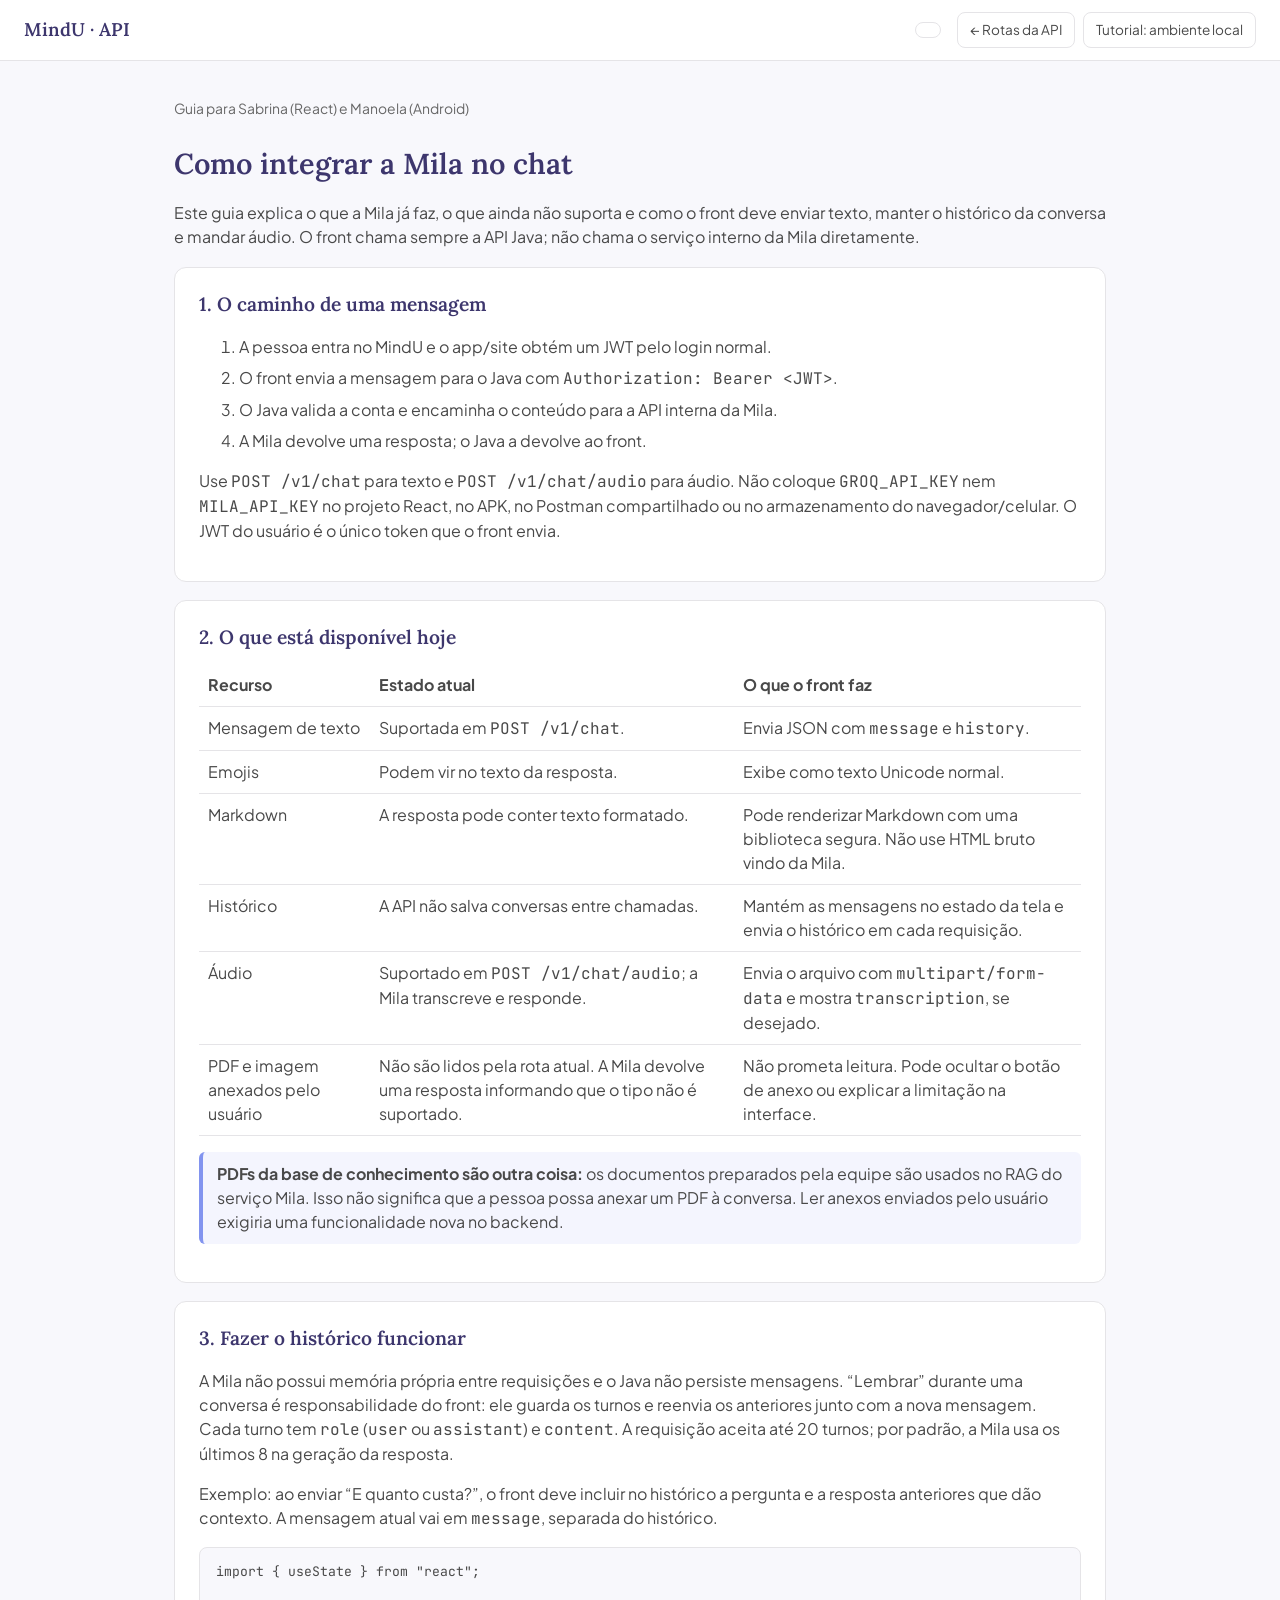
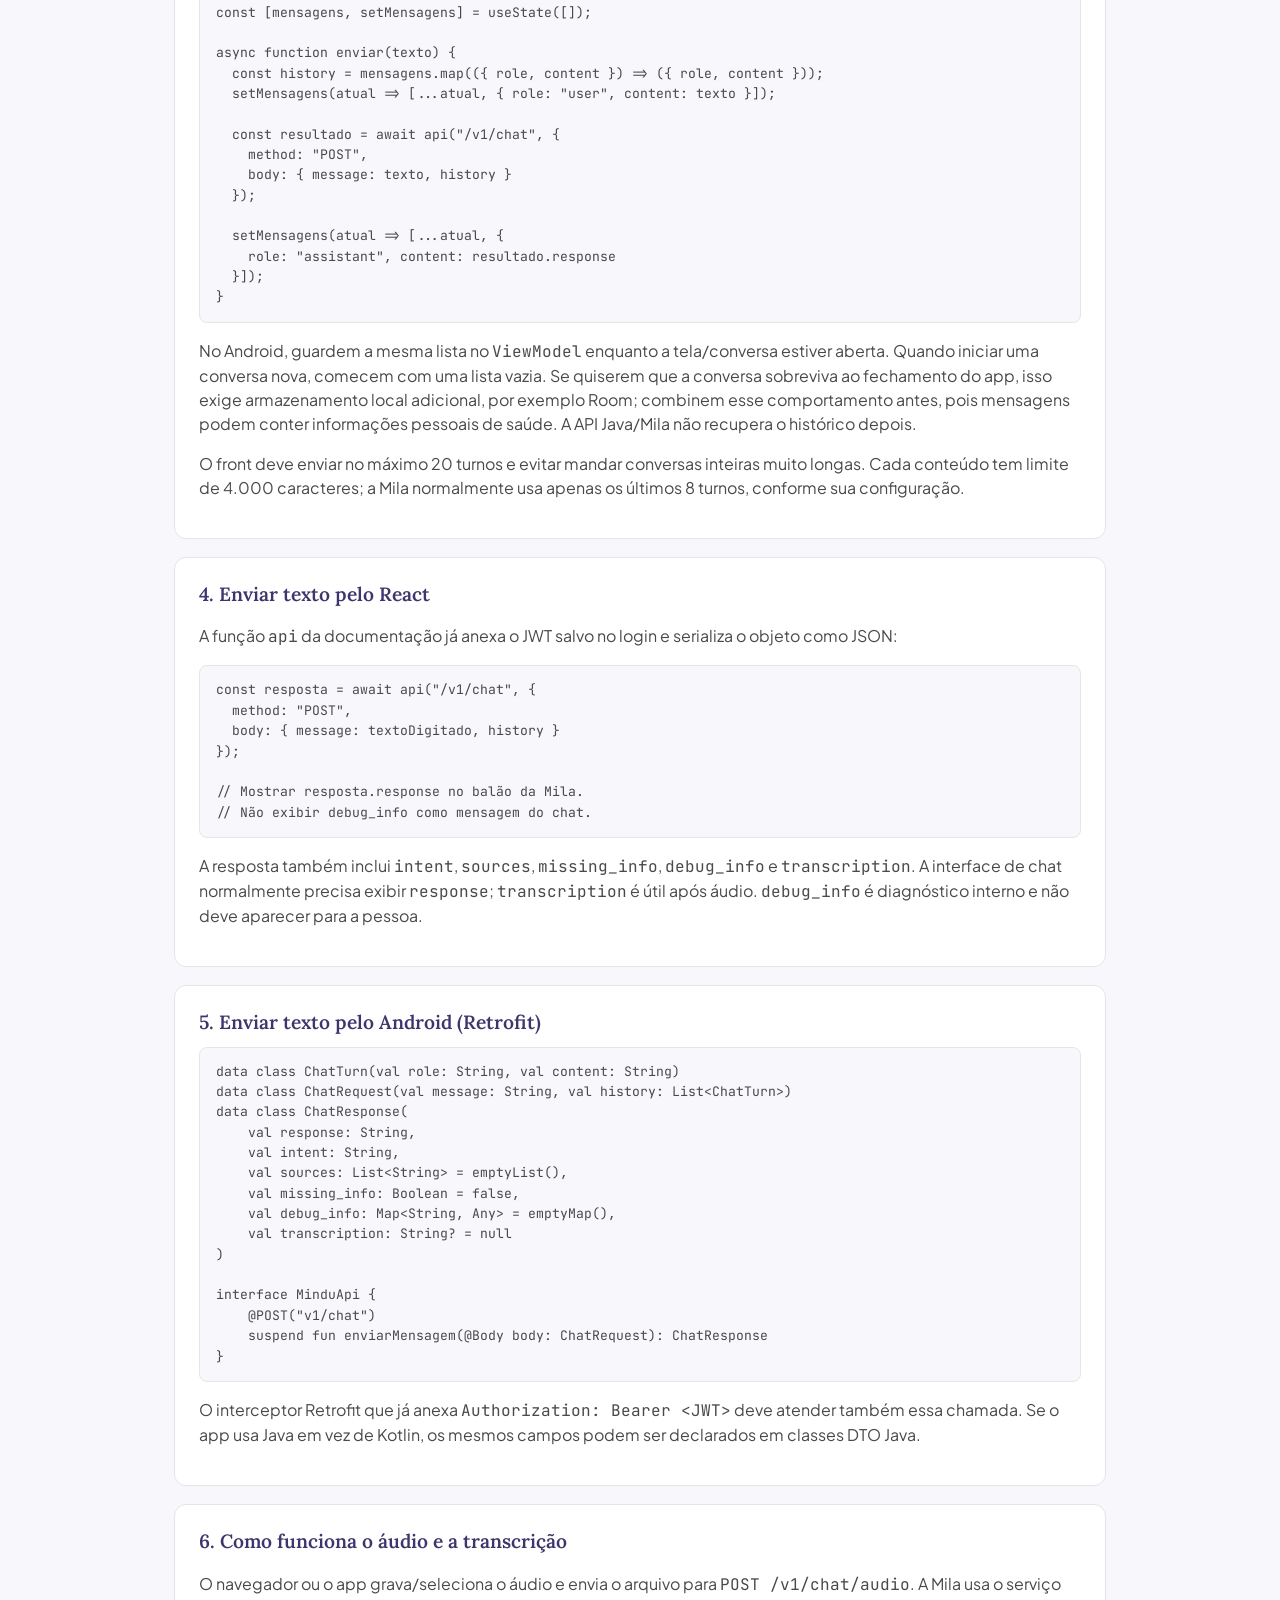
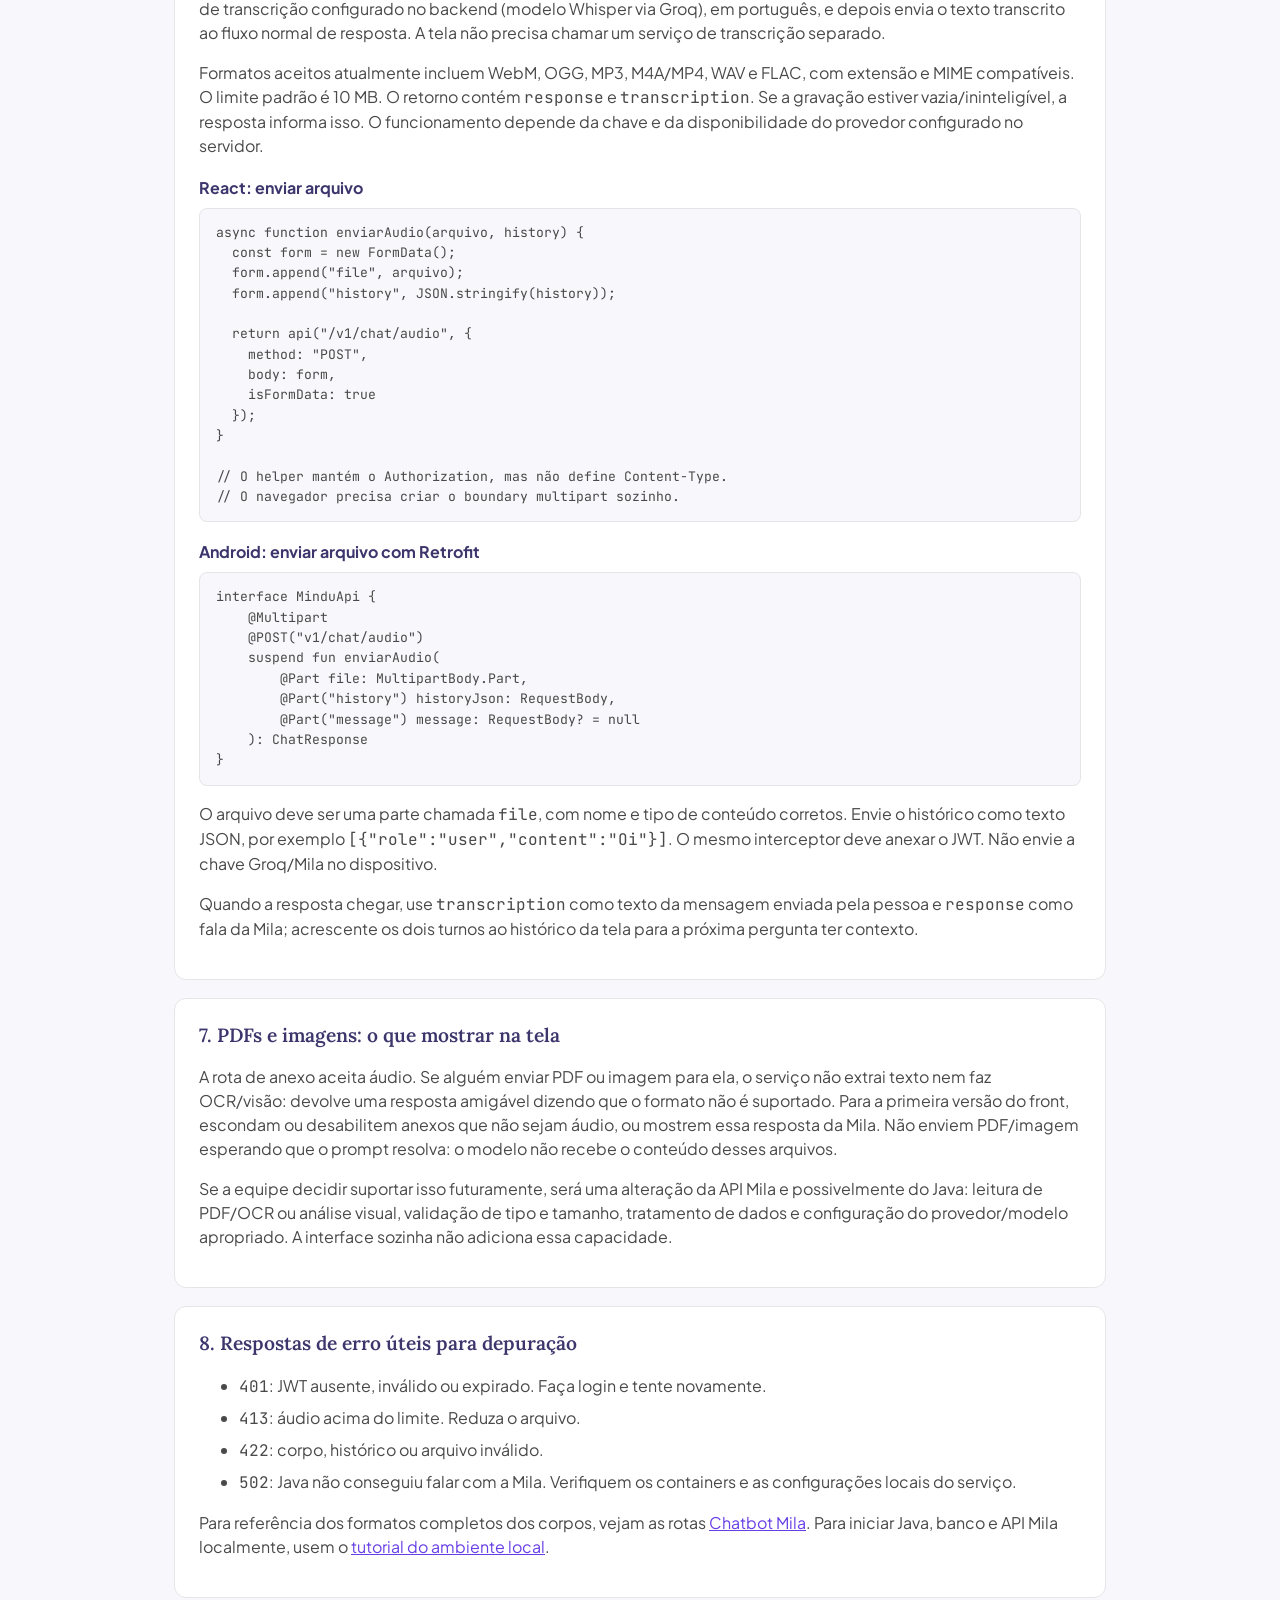
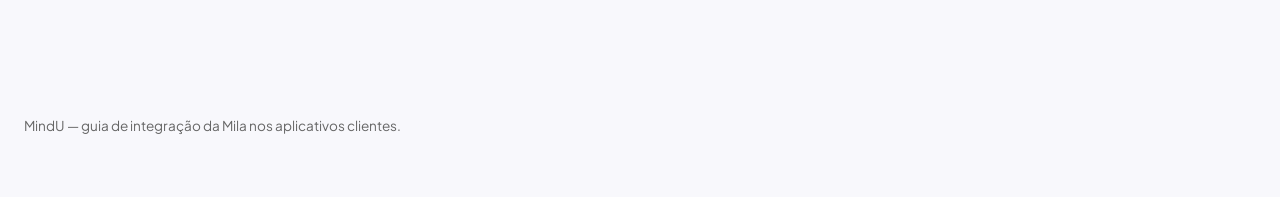
==== integracao-mila.html @ d62ca0ed "mila" ====
<!DOCTYPE html>
<html lang="pt-BR">
<head>
<meta charset="UTF-8">
<meta name="viewport" content="width=device-width, initial-scale=1">
<title>Integrar a Mila · MindU</title>
<link rel="preconnect" href="https://fonts.googleapis.com">
<link rel="preconnect" href="https://fonts.gstatic.com" crossorigin>
<link href="https://fonts.googleapis.com/css2?family=Lora:wght@500;600&family=Plus+Jakarta+Sans:wght@400;500;600&family=JetBrains+Mono:wght@400;500&display=swap" rel="stylesheet">
<link rel="stylesheet" href="style.css">
<script src="script.js" defer></script>
<style>
.guide { max-width: 980px; margin: 0 auto; }
.guide > h2 { margin: 22px 0 8px; font-size: 1.8rem; }
.guide > p { max-width: 78ch; }
.guide section { background: var(--panel); border: 1px solid var(--line); border-radius: 12px; padding: 22px 24px; margin: 18px 0; }
.guide section h3 { font-size: 1.2rem; margin-bottom: 10px; }
.guide section h4 { color: var(--primary); margin: 18px 0 6px; }
.guide li { margin: 7px 0; }
.guide pre { overflow-x: auto; }
.guide table { width: 100%; border-collapse: collapse; margin: 12px 0; }
.guide th, .guide td { text-align: left; padding: 9px; border-bottom: 1px solid var(--line); vertical-align: top; }
.callout { border-left: 4px solid var(--focus); padding: 10px 14px; background: color-mix(in srgb, var(--focus) 9%, var(--panel)); border-radius: 6px; }
</style>
</head>
<body>
  <div class="topbar">
    <h1>MindU · API</h1><div class="spacer"></div>
    <button class="theme-toggle" id="theme-toggle" type="button" aria-label="Alternar tema"></button>
    <div class="dl"><a href="index.html">← Rotas da API</a><a href="tutorial.html">Tutorial: ambiente local</a></div>
  </div>
  <main class="guide">
    <p class="setup-note">Guia para Sabrina (React) e Manoela (Android)</p>
    <h2>Como integrar a Mila no chat</h2>
    <p>Este guia explica o que a Mila já faz, o que ainda não suporta e como o front deve enviar texto, manter o histórico da conversa e mandar áudio. O front chama sempre a API Java; não chama o serviço interno da Mila diretamente.</p>

    <section>
      <h3>1. O caminho de uma mensagem</h3>
      <ol>
        <li>A pessoa entra no MindU e o app/site obtém um JWT pelo login normal.</li>
        <li>O front envia a mensagem para o Java com <code>Authorization: Bearer &lt;JWT&gt;</code>.</li>
        <li>O Java valida a conta e encaminha o conteúdo para a API interna da Mila.</li>
        <li>A Mila devolve uma resposta; o Java a devolve ao front.</li>
      </ol>
      <p>Use <code>POST /v1/chat</code> para texto e <code>POST /v1/chat/audio</code> para áudio. Não coloque <code>GROQ_API_KEY</code> nem <code>MILA_API_KEY</code> no projeto React, no APK, no Postman compartilhado ou no armazenamento do navegador/celular. O JWT do usuário é o único token que o front envia.</p>
    </section>

    <section>
      <h3>2. O que está disponível hoje</h3>
      <table>
        <thead><tr><th>Recurso</th><th>Estado atual</th><th>O que o front faz</th></tr></thead>
        <tbody>
          <tr><td>Mensagem de texto</td><td>Suportada em <code>POST /v1/chat</code>.</td><td>Envia JSON com <code>message</code> e <code>history</code>.</td></tr>
          <tr><td>Emojis</td><td>Podem vir no texto da resposta.</td><td>Exibe como texto Unicode normal.</td></tr>
          <tr><td>Markdown</td><td>A resposta pode conter texto formatado.</td><td>Pode renderizar Markdown com uma biblioteca segura. Não use HTML bruto vindo da Mila.</td></tr>
          <tr><td>Histórico</td><td>A API não salva conversas entre chamadas.</td><td>Mantém as mensagens no estado da tela e envia o histórico em cada requisição.</td></tr>
          <tr><td>Áudio</td><td>Suportado em <code>POST /v1/chat/audio</code>; a Mila transcreve e responde.</td><td>Envia o arquivo com <code>multipart/form-data</code> e mostra <code>transcription</code>, se desejado.</td></tr>
          <tr><td>PDF e imagem anexados pelo usuário</td><td>Não são lidos pela rota atual. A Mila devolve uma resposta informando que o tipo não é suportado.</td><td>Não prometa leitura. Pode ocultar o botão de anexo ou explicar a limitação na interface.</td></tr>
        </tbody>
      </table>
      <p class="callout"><strong>PDFs da base de conhecimento são outra coisa:</strong> os documentos preparados pela equipe são usados no RAG do serviço Mila. Isso não significa que a pessoa possa anexar um PDF à conversa. Ler anexos enviados pelo usuário exigiria uma funcionalidade nova no backend.</p>
    </section>

    <section>
      <h3>3. Fazer o histórico funcionar</h3>
      <p>A Mila não possui memória própria entre requisições e o Java não persiste mensagens. “Lembrar” durante uma conversa é responsabilidade do front: ele guarda os turnos e reenvia os anteriores junto com a nova mensagem. Cada turno tem <code>role</code> (<code>user</code> ou <code>assistant</code>) e <code>content</code>. A requisição aceita até 20 turnos; por padrão, a Mila usa os últimos 8 na geração da resposta.</p>
      <p>Exemplo: ao enviar “E quanto custa?”, o front deve incluir no histórico a pergunta e a resposta anteriores que dão contexto. A mensagem atual vai em <code>message</code>, separada do histórico.</p>
      <pre><code>import { useState } from "react";

const [mensagens, setMensagens] = useState([]);

async function enviar(texto) {
  const history = mensagens.map(({ role, content }) =&gt; ({ role, content }));
  setMensagens(atual =&gt; [...atual, { role: "user", content: texto }]);

  const resultado = await api("/v1/chat", {
    method: "POST",
    body: { message: texto, history }
  });

  setMensagens(atual =&gt; [...atual, {
    role: "assistant", content: resultado.response
  }]);
}</code></pre>
      <p>No Android, guardem a mesma lista no <code>ViewModel</code> enquanto a tela/conversa estiver aberta. Quando iniciar uma conversa nova, comecem com uma lista vazia. Se quiserem que a conversa sobreviva ao fechamento do app, isso exige armazenamento local adicional, por exemplo Room; combinem esse comportamento antes, pois mensagens podem conter informações pessoais de saúde. A API Java/Mila não recupera o histórico depois.</p>
      <p>O front deve enviar no máximo 20 turnos e evitar mandar conversas inteiras muito longas. Cada conteúdo tem limite de 4.000 caracteres; a Mila normalmente usa apenas os últimos 8 turnos, conforme sua configuração.</p>
    </section>

    <section>
      <h3>4. Enviar texto pelo React</h3>
      <p>A função <code>api</code> da documentação já anexa o JWT salvo no login e serializa o objeto como JSON:</p>
      <pre><code>const resposta = await api("/v1/chat", {
  method: "POST",
  body: { message: textoDigitado, history }
});

// Mostrar resposta.response no balão da Mila.
// Não exibir debug_info como mensagem do chat.</code></pre>
      <p>A resposta também inclui <code>intent</code>, <code>sources</code>, <code>missing_info</code>, <code>debug_info</code> e <code>transcription</code>. A interface de chat normalmente precisa exibir <code>response</code>; <code>transcription</code> é útil após áudio. <code>debug_info</code> é diagnóstico interno e não deve aparecer para a pessoa.</p>
    </section>

    <section>
      <h3>5. Enviar texto pelo Android (Retrofit)</h3>
      <pre><code>data class ChatTurn(val role: String, val content: String)
data class ChatRequest(val message: String, val history: List&lt;ChatTurn&gt;)
data class ChatResponse(
    val response: String,
    val intent: String,
    val sources: List&lt;String&gt; = emptyList(),
    val missing_info: Boolean = false,
    val debug_info: Map&lt;String, Any&gt; = emptyMap(),
    val transcription: String? = null
)

interface MinduApi {
    @POST("v1/chat")
    suspend fun enviarMensagem(@Body body: ChatRequest): ChatResponse
}</code></pre>
      <p>O interceptor Retrofit que já anexa <code>Authorization: Bearer &lt;JWT&gt;</code> deve atender também essa chamada. Se o app usa Java em vez de Kotlin, os mesmos campos podem ser declarados em classes DTO Java.</p>
    </section>

    <section>
      <h3>6. Como funciona o áudio e a transcrição</h3>
      <p>O navegador ou o app grava/seleciona o áudio e envia o arquivo para <code>POST /v1/chat/audio</code>. A Mila usa o serviço de transcrição configurado no backend (modelo Whisper via Groq), em português, e depois envia o texto transcrito ao fluxo normal de resposta. A tela não precisa chamar um serviço de transcrição separado.</p>
      <p>Formatos aceitos atualmente incluem WebM, OGG, MP3, M4A/MP4, WAV e FLAC, com extensão e MIME compatíveis. O limite padrão é 10 MB. O retorno contém <code>response</code> e <code>transcription</code>. Se a gravação estiver vazia/ininteligível, a resposta informa isso. O funcionamento depende da chave e da disponibilidade do provedor configurado no servidor.</p>
      <h4>React: enviar arquivo</h4>
      <pre><code>async function enviarAudio(arquivo, history) {
  const form = new FormData();
  form.append("file", arquivo);
  form.append("history", JSON.stringify(history));

  return api("/v1/chat/audio", {
    method: "POST",
    body: form,
    isFormData: true
  });
}

// O helper mantém o Authorization, mas não define Content-Type.
// O navegador precisa criar o boundary multipart sozinho.</code></pre>
      <h4>Android: enviar arquivo com Retrofit</h4>
      <pre><code>interface MinduApi {
    @Multipart
    @POST("v1/chat/audio")
    suspend fun enviarAudio(
        @Part file: MultipartBody.Part,
        @Part("history") historyJson: RequestBody,
        @Part("message") message: RequestBody? = null
    ): ChatResponse
}</code></pre>
      <p>O arquivo deve ser uma parte chamada <code>file</code>, com nome e tipo de conteúdo corretos. Envie o histórico como texto JSON, por exemplo <code>[{"role":"user","content":"Oi"}]</code>. O mesmo interceptor deve anexar o JWT. Não envie a chave Groq/Mila no dispositivo.</p>
      <p>Quando a resposta chegar, use <code>transcription</code> como texto da mensagem enviada pela pessoa e <code>response</code> como fala da Mila; acrescente os dois turnos ao histórico da tela para a próxima pergunta ter contexto.</p>
    </section>

    <section>
      <h3>7. PDFs e imagens: o que mostrar na tela</h3>
      <p>A rota de anexo aceita áudio. Se alguém enviar PDF ou imagem para ela, o serviço não extrai texto nem faz OCR/visão: devolve uma resposta amigável dizendo que o formato não é suportado. Para a primeira versão do front, escondam ou desabilitem anexos que não sejam áudio, ou mostrem essa resposta da Mila. Não enviem PDF/imagem esperando que o prompt resolva: o modelo não recebe o conteúdo desses arquivos.</p>
      <p>Se a equipe decidir suportar isso futuramente, será uma alteração da API Mila e possivelmente do Java: leitura de PDF/OCR ou análise visual, validação de tipo e tamanho, tratamento de dados e configuração do provedor/modelo apropriado. A interface sozinha não adiciona essa capacidade.</p>
    </section>

    <section>
      <h3>8. Respostas de erro úteis para depuração</h3>
      <ul>
        <li><code>401</code>: JWT ausente, inválido ou expirado. Faça login e tente novamente.</li>
        <li><code>413</code>: áudio acima do limite. Reduza o arquivo.</li>
        <li><code>422</code>: corpo, histórico ou arquivo inválido.</li>
        <li><code>502</code>: Java não conseguiu falar com a Mila. Verifiquem os containers e as configurações locais do serviço.</li>
      </ul>
      <p>Para referência dos formatos completos dos corpos, vejam as rotas <a href="index.html#chat">Chatbot Mila</a>. Para iniciar Java, banco e API Mila localmente, usem o <a href="tutorial.html">tutorial do ambiente local</a>.</p>
    </section>
  </main>
  <footer>MindU — guia de integração da Mila nos aplicativos clientes.</footer>
</body>
</html>
---- style.css ----
:root {
  color-scheme: light dark;

  /* Paleta oficial: valor claro, valor escuro */
  --bg:      light-dark(#F8F8FC, #030307);
  --panel:   light-dark(#FFFFFF, #1F2028);
  --ink:     light-dark(#494949, #BCBACA);  /* texto */
  --muted:   light-dark(#666666, #9C91A7);  /* texto secundário */
  --line:    light-dark(#E5E4E7, #2E303A);  /* bordas */
  --primary: light-dark(#3D366D, #9992C9);  /* títulos */
  --accent:  light-dark(#683FE6, #4319C2);  /* fundos: botão ativo */
  --link:    light-dark(#683FE6, #9992C9);  /* links e destaques em texto */
  --focus:   #8294EF;                        /* anel de foco e hover */
  --accent-ink: #FFFFFF;

  /* Métodos HTTP (fora da paleta, para cada um ter cor própria) */
  --get:    light-dark(#2F7D5B, #4FB58A);
  --post:   light-dark(#2F6FD0, #6A9BF0);
  --put:    light-dark(#A6740A, #D9A23A);
  --patch:  light-dark(#0F8A9D, #3FB6C9);
  --delete: light-dark(#B23A48, #E06B79);
  --badge-ink: light-dark(#FFFFFF, #030307);

  font-family: 'Plus Jakarta Sans', system-ui, -apple-system, sans-serif;
  font-size: 16px;
  line-height: 1.5;
}
:root[data-theme="light"] { color-scheme: light; }
:root[data-theme="dark"]  { color-scheme: dark; }

* { box-sizing: border-box; }
html { scroll-padding-top: calc(var(--topbar-h, 60px) + 12px); }
body { margin: 0; background: var(--bg); color: var(--ink); }
h1, h2, h3 { font-family: 'Lora', Georgia, serif; font-weight: 600; margin: 0; color: var(--primary); }
code, pre, .mono { font-family: 'JetBrains Mono', monospace; }
p code, li code { overflow-wrap: anywhere; }
a { color: var(--link); }
button:focus-visible, a:focus-visible { outline: 2px solid var(--focus); outline-offset: 2px; }

/* Topo */
.topbar { position: sticky; top: 0; z-index: 20; display: flex; align-items: center; gap: 12px 16px; padding: 12px 24px; background: var(--panel); border-bottom: 1px solid var(--line); flex-wrap: wrap; }
.topbar h1 { font-size: 1.15rem; }
.topbar .sub { color: var(--muted); font-size: .85rem; }
.spacer { flex: 1; }
.theme-toggle, .dl a { border: 1px solid var(--line); border-radius: 8px; padding: 7px 12px; font: inherit; font-size: .85rem; cursor: pointer; color: var(--ink); background: var(--panel); text-decoration: none; white-space: nowrap; }
.theme-toggle:hover, .dl a:hover { border-color: var(--focus); color: var(--link); }
.env-toggle { display: flex; border: 1px solid var(--line); border-radius: 8px; overflow: hidden; }
.env-toggle button { border: none; background: var(--panel); padding: 7px 14px; font: inherit; font-size: .85rem; cursor: pointer; color: var(--muted); }
.env-toggle button.active { background: var(--accent); color: var(--accent-ink); }
.dl { display: flex; gap: 8px; flex-wrap: wrap; }

/* Layout */
.layout { display: flex; max-width: 1280px; margin: 0 auto; }
main { flex: 1; padding: 28px 24px 80px; min-width: 0; }

/* Menu lateral */
nav.side { flex-shrink: 0; padding: 24px 12px; position: sticky; top: var(--topbar-h, 60px); align-self: flex-start; max-height: calc(100vh - var(--topbar-h, 60px)); overflow-y: auto; overflow-x: hidden; overscroll-behavior: contain; scrollbar-width: thin; }
nav.side a { display: flex; align-items: baseline; gap: 8px; padding: 6px 10px; border-radius: 6px; color: var(--muted); text-decoration: none; font-size: .8rem; }
nav.side a:hover { background: var(--line); color: var(--ink); }
nav.side .nm { flex: 0 0 44px; font-family: 'JetBrains Mono', monospace; font-size: .68rem; font-weight: 600; }
nav.side .np { min-width: 0; font-family: 'JetBrains Mono', monospace; overflow-wrap: anywhere; }
nav.side .nm.get { color: var(--get); }
nav.side .nm.post { color: var(--post); }
nav.side .nm.put { color: var(--put); }
nav.side .nm.patch { color: var(--patch); }
nav.side .nm.delete { color: var(--delete); }
nav.side .grp { font-size: .72rem; text-transform: uppercase; letter-spacing: .04em; color: var(--primary); margin: 18px 0 4px 10px; }
nav.side .grp:first-child { margin-top: 0; }

/* Conteúdo */
.intro, .setup { background: var(--panel); border: 1px solid var(--line); border-radius: 12px; padding: 22px 24px; margin-bottom: 28px; }
.intro p { margin: .6em 0; max-width: 70ch; }
.intro h2 { font-size: 1.3rem; margin-bottom: 10px; }
.setup h3 { font-size: 1.05rem; margin-bottom: 8px; }
section.resource { margin-bottom: 36px; }
section.resource > h2 { font-size: 1.4rem; margin-bottom: 4px; padding-bottom: 8px; border-bottom: 2px solid var(--link); }

/* Rotas */
.route { background: var(--panel); border: 1px solid var(--line); border-radius: 10px; margin-top: 12px; overflow: hidden; }
.route > button.head { width: 100%; display: flex; align-items: center; flex-wrap: wrap; gap: 8px 12px; padding: 14px 16px; background: none; border: none; cursor: pointer; text-align: left; font: inherit; color: var(--ink); }
.badge { font-size: .72rem; font-weight: 600; padding: 3px 9px; border-radius: 5px; color: var(--badge-ink); font-family: 'JetBrains Mono', monospace; flex-shrink: 0; width: 58px; text-align: center; }
.badge.get { background: var(--get); }
.badge.post { background: var(--post); }
.badge.put { background: var(--put); }
.badge.patch { background: var(--patch); }
.badge.delete { background: var(--delete); }
.route .path { font-family: 'JetBrains Mono', monospace; font-size: .88rem; min-width: 0; overflow-wrap: anywhere; }
.route .desc { color: var(--muted); font-size: .87rem; flex: 1 1 200px; min-width: 0; overflow: hidden; text-overflow: ellipsis; white-space: nowrap; }
.route .auth-pill { font-size: .72rem; color: var(--muted); border: 1px solid var(--line); border-radius: 20px; padding: 2px 10px; flex-shrink: 0; }
.chev { transition: transform .15s; color: var(--muted); flex-shrink: 0; }
.route.open .chev { transform: rotate(90deg); }
.route .body { display: none; padding: 0 18px 20px; border-top: 1px solid var(--line); }
.route.open .body { display: block; }
.route .body p.d { color: var(--muted); margin: 14px 0 6px; font-size: .92rem; }

.tabs { display: flex; gap: 2px; margin: 14px 0 0; background: var(--bg); border: 1px solid var(--line); border-radius: 8px; padding: 3px; width: fit-content; max-width: 100%; flex-wrap: wrap; }
.tabs button { border: none; background: none; padding: 6px 14px; font: inherit; font-size: .83rem; border-radius: 6px; cursor: pointer; color: var(--muted); }
.tabs button.active { background: var(--panel); color: var(--ink); box-shadow: 0 1px 2px rgba(0, 0, 0, .12); }
.panel { display: none; }
.panel.active { display: block; }

pre { background: var(--bg); color: var(--ink); border: 1px solid var(--line); padding: 14px 16px; border-radius: 8px; overflow-x: auto; font-size: .82rem; margin: 8px 0 0; line-height: 1.55; }
.url-line { font-family: 'JetBrains Mono', monospace; font-size: .85rem; background: var(--bg); border: 1px solid var(--line); border-radius: 6px; padding: 8px 12px; margin-top: 10px; overflow-x: auto; white-space: nowrap; }
.url-line .m { font-weight: 600; }

.issue-link { display: inline-block; margin-top: 14px; font-size: .85rem; }
.setup-note { color: var(--muted); font-size: .87rem; margin: 10px 0 0; }
.setup-note-spaced { margin-top: 14px; }
.setup-note-compact { font-size: .85rem; margin-top: 10px; }
footer { max-width: 1280px; margin: 0 auto; padding: 20px 24px 60px; color: var(--muted); font-size: .85rem; }

.errors { margin-top: 16px; border-top: 1px dashed var(--line); padding-top: 12px; }
.errors summary { cursor: pointer; font-size: .85rem; font-weight: 600; color: var(--primary); }
.errors summary:hover { color: var(--link); }
.errors ul { margin: 10px 0 0; padding-left: 0; list-style: none; }
.errors li { font-size: .85rem; padding: 8px 0; border-top: 1px solid var(--line); }
.errors li:first-child { border-top: none; }
.cod { display: inline-block; font-family: 'JetBrains Mono', monospace; font-size: .72rem; font-weight: 600; padding: 1px 7px; border-radius: 4px; margin-right: 6px; }
.cod-4xx { background: color-mix(in srgb, var(--put) 20%, transparent); color: var(--put); }
.cod-5xx { background: color-mix(in srgb, var(--delete) 20%, transparent); color: var(--delete); }
nav.side a { position: relative; }
.err-count { margin-left: auto; flex-shrink: 0; font-size: .65rem; font-weight: 700; background: var(--line); color: var(--muted); border-radius: 999px; padding: 1px 6px; }

@media (max-width: 860px) {
  nav.side { display: none; }
  .route .desc { display: none; }
  h1 span { display: none;}
}

/* Guias individuais de rota */
.detail-link { display: inline-flex; margin: 8px 0 4px; font-size: .86rem; font-weight: 600; color: var(--link); text-decoration: none; }
.detail-link:hover, .back-link:hover { text-decoration: underline; }
.route-detail-shell { max-width: 1040px; margin: 0 auto; padding: 28px 24px 64px; }
.back-link { display: inline-block; margin-bottom: 18px; color: var(--link); font-weight: 600; text-decoration: none; }
.eyebrow { margin: 0; color: var(--muted); font-size: .82rem; text-transform: uppercase; letter-spacing: .06em; }
.detail-title { margin: 4px 0; color: var(--primary); font: 600 clamp(1.15rem, 2vw, 1.65rem)/1.45 'JetBrains Mono', monospace; overflow-wrap: anywhere; }
.detail-lead { margin: 0 0 18px; color: var(--muted); }
.detail-route .head { cursor: default; }
.route-guide { margin: 12px 0 18px; padding: 16px 18px; background: var(--bg); border: 1px solid var(--line); border-radius: 10px; }
.route-guide h3 { margin: 14px 0 4px; color: var(--primary); font-size: .98rem; }
.route-guide h3:first-child { margin-top: 0; }
.route-guide p { margin: 0; }
.route-guide ol, .route-guide ul { margin: 6px 0 0; padding-left: 22px; }
.route-guide li { margin: 4px 0; }
.tutorial-shell { max-width: 960px; margin: 0 auto; padding: 32px 24px 72px; }
.tutorial-eyebrow { margin: 0; color: var(--muted); font-size: .82rem; text-transform: uppercase; letter-spacing: .06em; }
.tutorial-title { margin: 4px 0 8px; color: var(--primary); font-size: clamp(1.6rem, 3vw, 2.2rem); }
.tutorial-lead { max-width: 780px; margin: 0 0 20px; color: var(--muted); font-size: 1.02rem; }
.tutorial-section { margin: 18px 0; padding: 20px 22px; background: var(--panel); border: 1px solid var(--line); border-radius: 12px; }
.tutorial-section h3 { margin: 0 0 10px; font-size: 1.18rem; }
.tutorial-section p { margin: 9px 0; }
.tutorial-section ol, .tutorial-section ul { margin: 8px 0; padding-left: 24px; }
.tutorial-section li { margin: 5px 0; }
.tutorial-section pre { margin: 10px 0 14px; }
.tutorial-callout { margin: 18px 0; padding: 14px 16px; background: color-mix(in srgb, var(--link) 8%, var(--panel)); border-left: 4px solid var(--link); border-radius: 8px; }
.tutorial-callout p { margin: 4px 0 0; }
.tutorial-callout-warn { border-left-color: var(--put); }
.tutorial-footnote { margin: 18px 4px 0; color: var(--muted); font-size: .86rem; }
@media (max-width: 680px) {
  .tutorial-shell { padding: 22px 14px 52px; }
  .tutorial-section { padding: 15px; }
}
@media (max-width: 680px) {
  .route-detail-shell { padding: 20px 14px 48px; }
  .route-detail-shell .route { border-radius: 8px; }
  .route-guide { padding: 13px; }
}
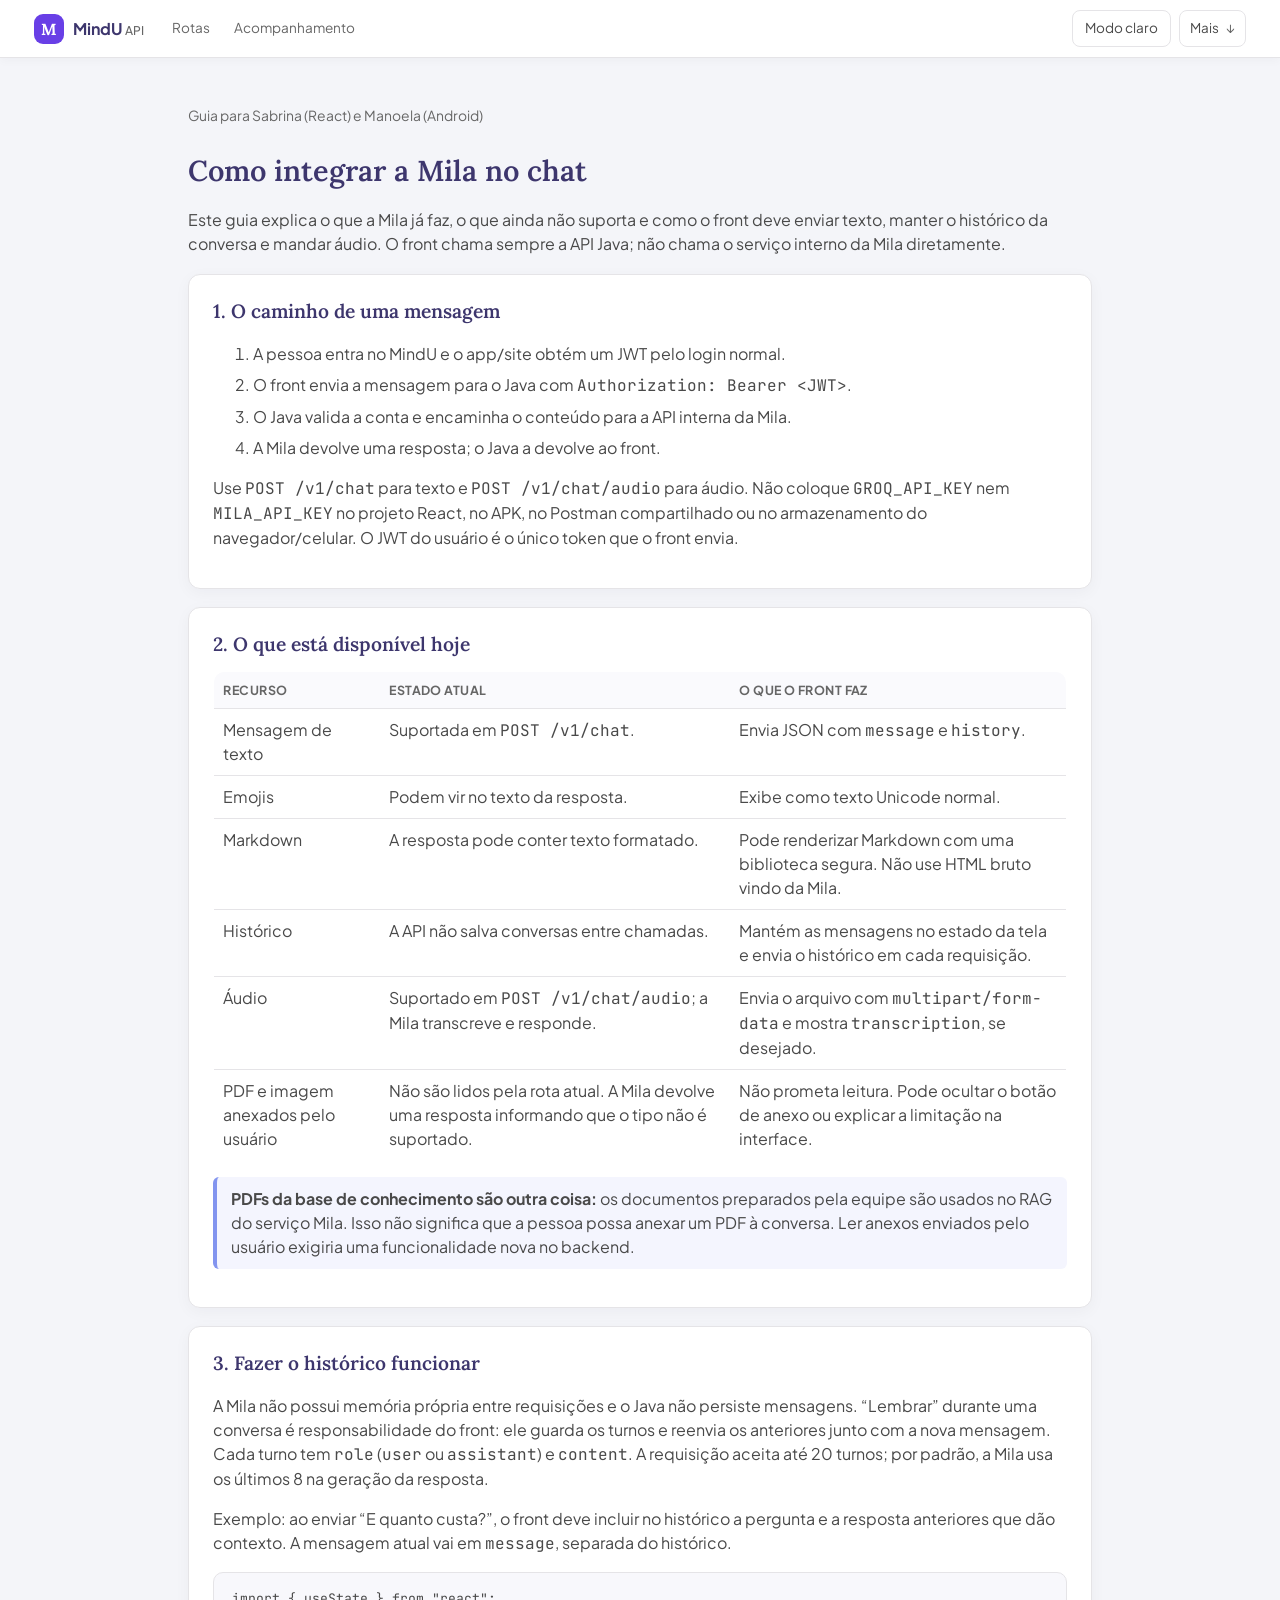
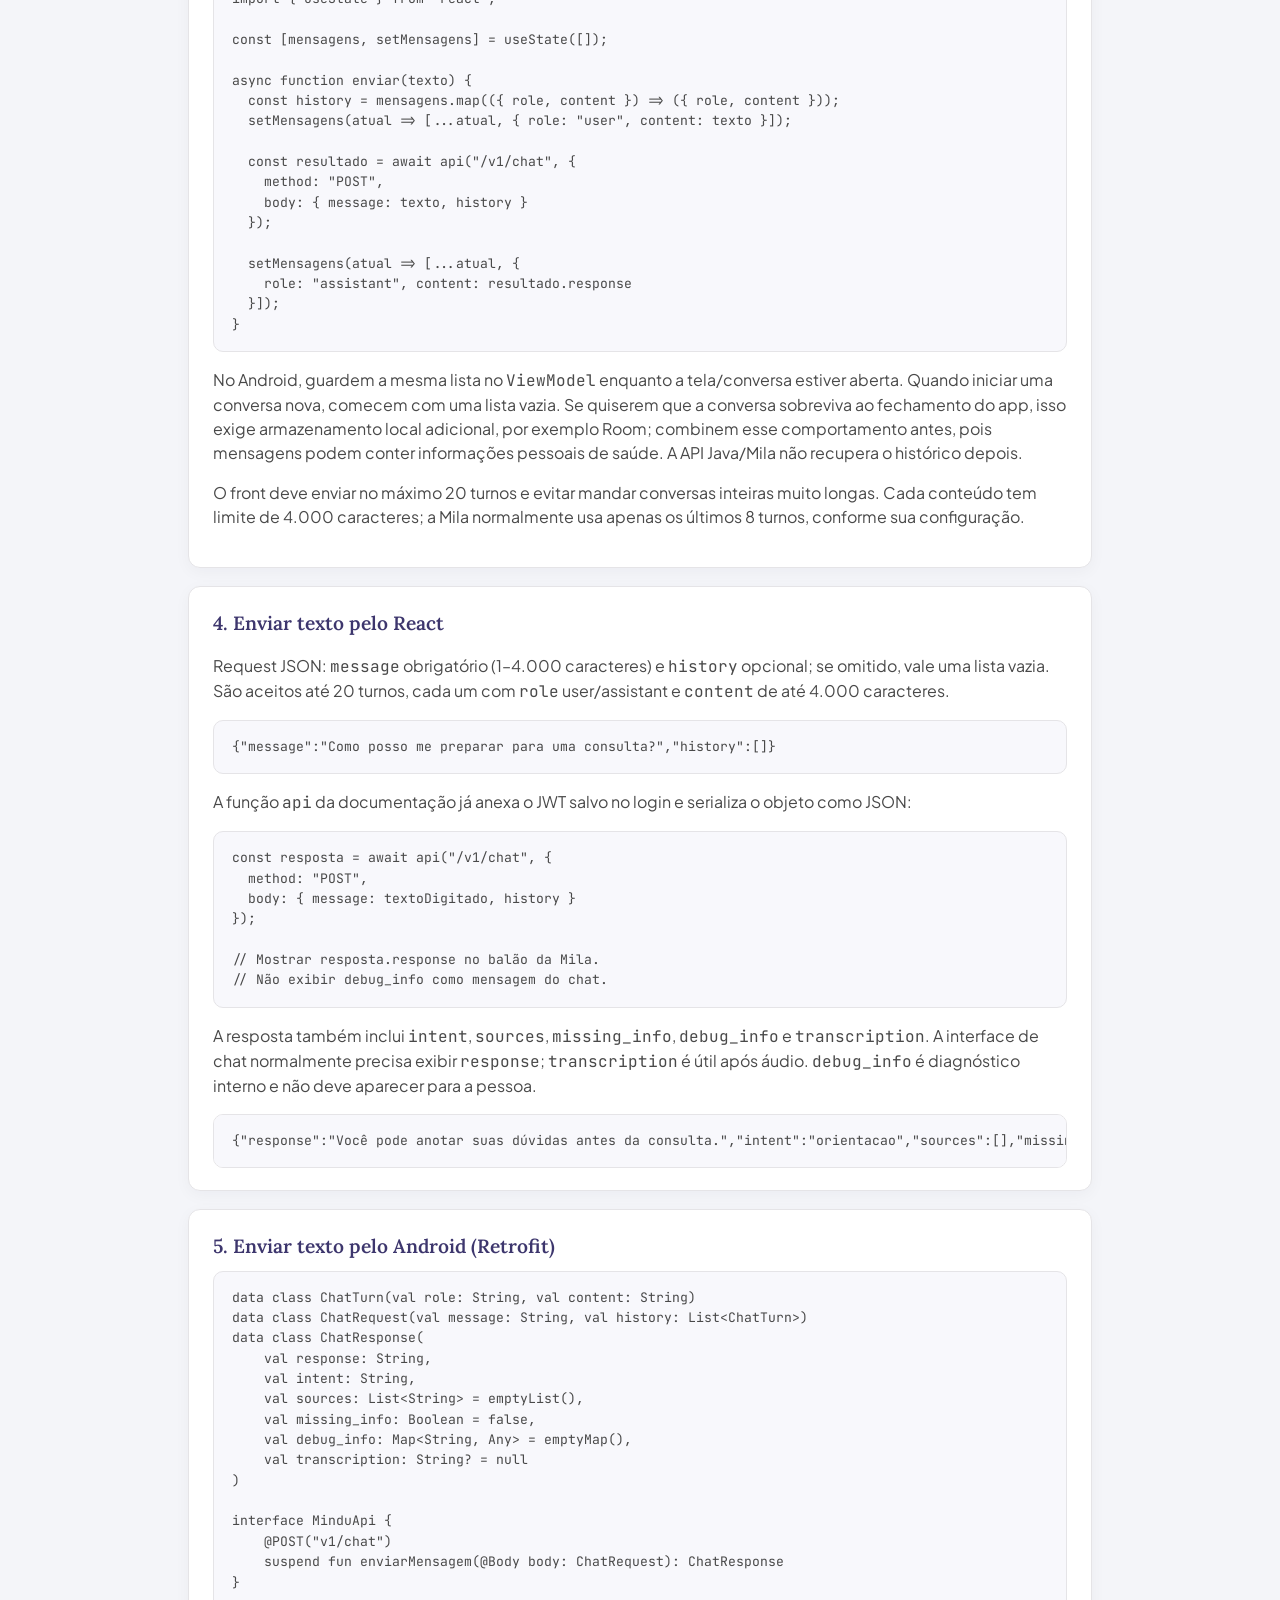
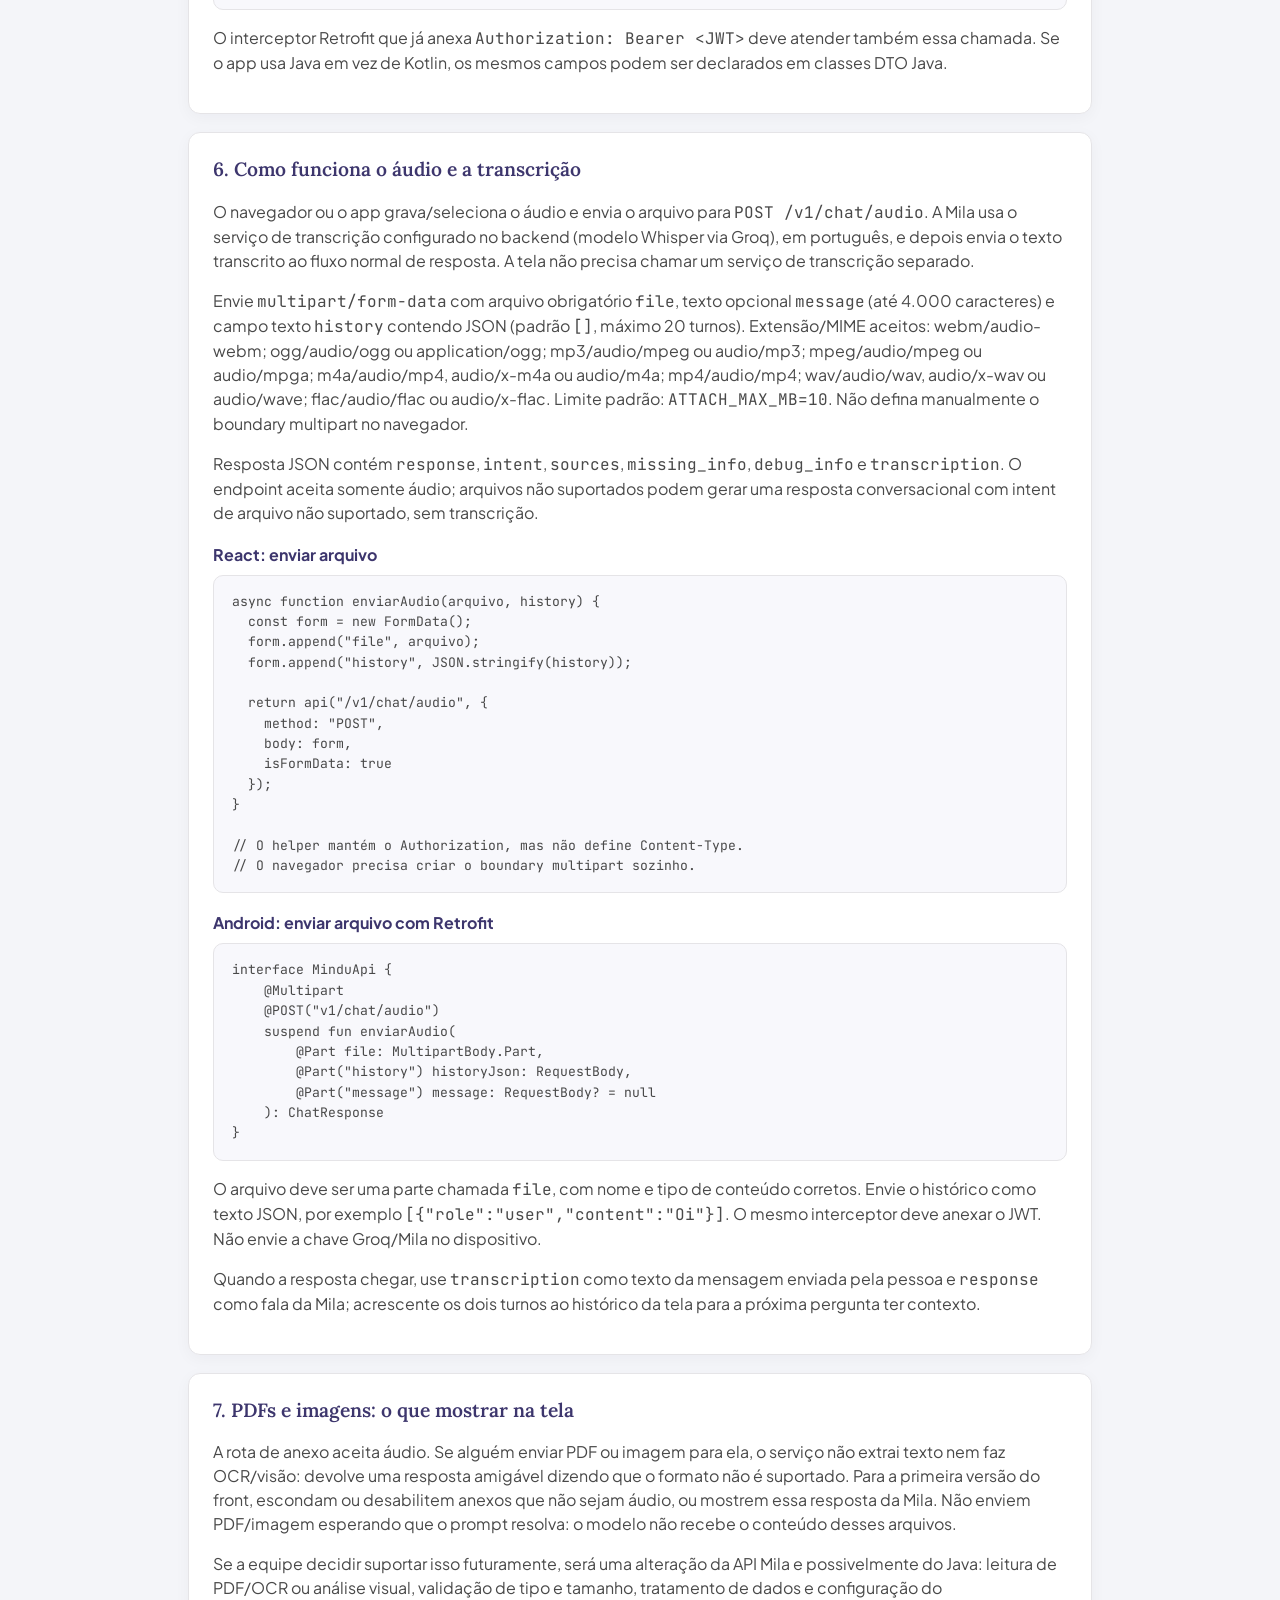
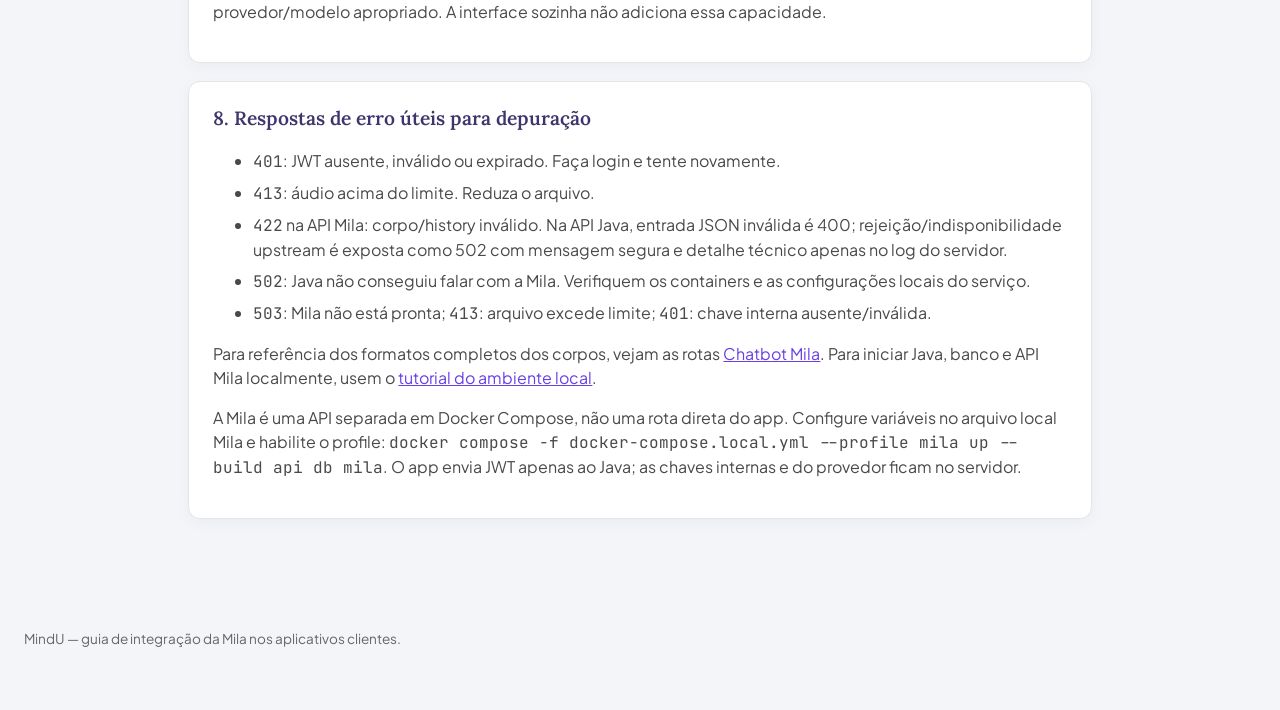
==== commit 3be175b9: "alterando o layout" ====
--- a/integracao-mila.html
+++ b/integracao-mila.html
@@ -24,11 +24,12 @@
 </style>
 </head>
 <body>
-  <div class="topbar">
-    <h1>MindU · API</h1><div class="spacer"></div>
-    <button class="theme-toggle" id="theme-toggle" type="button" aria-label="Alternar tema"></button>
-    <div class="dl"><a href="index.html">← Rotas da API</a><a href="tutorial.html">Tutorial: ambiente local</a></div>
-  </div>
+  <header class="topbar">
+    <a class="brand" href="index.html"><span class="brand-mark">M</span><span>MindU <small>API</small></span></a>
+    <nav class="topbar-nav" aria-label="Navegação principal"><a href="index.html">Rotas</a><a href="docs/api-inventario.html">Acompanhamento</a></nav>
+    <div class="spacer"></div>
+    <div class="topbar-actions"><button class="theme-toggle" id="theme-toggle" type="button" aria-label="Alternar tema"></button><details class="topbar-more"><summary>Mais</summary><div class="topbar-menu-panel"><a href="docs/api-inventario.html">Acompanhamento</a><a href="tutorial.html">Tutorial local</a><a href="docs/api-referencia-rotas.html">Auditoria técnica</a><a href="docs/mindu-postman-collection.json" download>↓ Coleção Postman</a></div></details></div>
+  </header>
   <main class="guide">
     <p class="setup-note">Guia para Sabrina (React) e Manoela (Android)</p>
     <h2>Como integrar a Mila no chat</h2>
@@ -88,6 +89,8 @@
 
     <section>
       <h3>4. Enviar texto pelo React</h3>
+      <p>Request JSON: <code>message</code> obrigatório (1–4.000 caracteres) e <code>history</code> opcional; se omitido, vale uma lista vazia. São aceitos até 20 turnos, cada um com <code>role</code> user/assistant e <code>content</code> de até 4.000 caracteres.</p>
+      <pre><code>{"message":"Como posso me preparar para uma consulta?","history":[]}</code></pre>
       <p>A função <code>api</code> da documentação já anexa o JWT salvo no login e serializa o objeto como JSON:</p>
       <pre><code>const resposta = await api("/v1/chat", {
   method: "POST",
@@ -97,6 +100,7 @@
 // Mostrar resposta.response no balão da Mila.
 // Não exibir debug_info como mensagem do chat.</code></pre>
       <p>A resposta também inclui <code>intent</code>, <code>sources</code>, <code>missing_info</code>, <code>debug_info</code> e <code>transcription</code>. A interface de chat normalmente precisa exibir <code>response</code>; <code>transcription</code> é útil após áudio. <code>debug_info</code> é diagnóstico interno e não deve aparecer para a pessoa.</p>
+      <pre><code>{"response":"Você pode anotar suas dúvidas antes da consulta.","intent":"orientacao","sources":[],"missing_info":false,"debug_info":{},"transcription":null}</code></pre>
     </section>
 
     <section>
@@ -122,7 +126,8 @@
     <section>
       <h3>6. Como funciona o áudio e a transcrição</h3>
       <p>O navegador ou o app grava/seleciona o áudio e envia o arquivo para <code>POST /v1/chat/audio</code>. A Mila usa o serviço de transcrição configurado no backend (modelo Whisper via Groq), em português, e depois envia o texto transcrito ao fluxo normal de resposta. A tela não precisa chamar um serviço de transcrição separado.</p>
-      <p>Formatos aceitos atualmente incluem WebM, OGG, MP3, M4A/MP4, WAV e FLAC, com extensão e MIME compatíveis. O limite padrão é 10 MB. O retorno contém <code>response</code> e <code>transcription</code>. Se a gravação estiver vazia/ininteligível, a resposta informa isso. O funcionamento depende da chave e da disponibilidade do provedor configurado no servidor.</p>
+      <p>Envie <code>multipart/form-data</code> com arquivo obrigatório <code>file</code>, texto opcional <code>message</code> (até 4.000 caracteres) e campo texto <code>history</code> contendo JSON (padrão <code>[]</code>, máximo 20 turnos). Extensão/MIME aceitos: webm/audio-webm; ogg/audio/ogg ou application/ogg; mp3/audio/mpeg ou audio/mp3; mpeg/audio/mpeg ou audio/mpga; m4a/audio/mp4, audio/x-m4a ou audio/m4a; mp4/audio/mp4; wav/audio/wav, audio/x-wav ou audio/wave; flac/audio/flac ou audio/x-flac. Limite padrão: <code>ATTACH_MAX_MB=10</code>. Não defina manualmente o boundary multipart no navegador.</p>
+      <p>Resposta JSON contém <code>response</code>, <code>intent</code>, <code>sources</code>, <code>missing_info</code>, <code>debug_info</code> e <code>transcription</code>. O endpoint aceita somente áudio; arquivos não suportados podem gerar uma resposta conversacional com intent de arquivo não suportado, sem transcrição.</p>
       <h4>React: enviar arquivo</h4>
       <pre><code>async function enviarAudio(arquivo, history) {
   const form = new FormData();
@@ -163,10 +168,12 @@
       <ul>
         <li><code>401</code>: JWT ausente, inválido ou expirado. Faça login e tente novamente.</li>
         <li><code>413</code>: áudio acima do limite. Reduza o arquivo.</li>
-        <li><code>422</code>: corpo, histórico ou arquivo inválido.</li>
+        <li><code>422</code> na API Mila: corpo/history inválido. Na API Java, entrada JSON inválida é 400; rejeição/indisponibilidade upstream é exposta como 502 com mensagem segura e detalhe técnico apenas no log do servidor.</li>
         <li><code>502</code>: Java não conseguiu falar com a Mila. Verifiquem os containers e as configurações locais do serviço.</li>
+        <li><code>503</code>: Mila não está pronta; <code>413</code>: arquivo excede limite; <code>401</code>: chave interna ausente/inválida.</li>
       </ul>
       <p>Para referência dos formatos completos dos corpos, vejam as rotas <a href="index.html#chat">Chatbot Mila</a>. Para iniciar Java, banco e API Mila localmente, usem o <a href="tutorial.html">tutorial do ambiente local</a>.</p>
+      <p>A Mila é uma API separada em Docker Compose, não uma rota direta do app. Configure variáveis no arquivo local Mila e habilite o profile: <code>docker compose -f docker-compose.local.yml --profile mila up --build api db mila</code>. O app envia JWT apenas ao Java; as chaves internas e do provedor ficam no servidor.</p>
     </section>
   </main>
   <footer>MindU — guia de integração da Mila nos aplicativos clientes.</footer>
--- a/style.css
+++ b/style.css
@@ -38,8 +38,8 @@
 button:focus-visible, a:focus-visible { outline: 2px solid var(--focus); outline-offset: 2px; }
 
 /* Topo */
-.topbar { position: sticky; top: 0; z-index: 20; display: flex; align-items: center; gap: 12px 16px; padding: 12px 24px; background: var(--panel); border-bottom: 1px solid var(--line); flex-wrap: wrap; }
-.topbar h1 { font-size: 1.15rem; }
+.topbar { position: sticky; top: 0; z-index: 20; display: flex; align-items: center; gap: 10px 18px; min-height: 58px; padding: 8px 22px; background: var(--panel); border-bottom: 1px solid var(--line); flex-wrap: nowrap; }
+.topbar h1 { font-size: 1.05rem; }
 .topbar .sub { color: var(--muted); font-size: .85rem; }
 .spacer { flex: 1; }
 .theme-toggle, .dl a { border: 1px solid var(--line); border-radius: 8px; padding: 7px 12px; font: inherit; font-size: .85rem; cursor: pointer; color: var(--ink); background: var(--panel); text-decoration: none; white-space: nowrap; }
@@ -47,18 +47,42 @@
 .env-toggle { display: flex; border: 1px solid var(--line); border-radius: 8px; overflow: hidden; }
 .env-toggle button { border: none; background: var(--panel); padding: 7px 14px; font: inherit; font-size: .85rem; cursor: pointer; color: var(--muted); }
 .env-toggle button.active { background: var(--accent); color: var(--accent-ink); }
+.web-url-config { position: relative; display: flex; align-items: center; color: var(--muted); font-size: .78rem; }
+.web-url-config summary { padding: 7px 9px; cursor: pointer; list-style: none; white-space: nowrap; }
+.web-url-config summary::-webkit-details-marker, .topbar-more summary::-webkit-details-marker { display: none; }
+.web-url-config summary::after { content: "↓"; margin-left: 5px; }
+.web-url-config input { position: absolute; top: calc(100% + 8px); right: 0; width: min(270px, 80vw); border: 1px solid var(--line); border-radius: 8px; padding: 9px 11px; background: var(--panel); color: var(--ink); font: inherit; box-shadow: 0 8px 24px rgba(20, 18, 38, .12); }
+.status-unavailable { display: inline-block; padding: 2px 8px; border: 1px solid #b45309; border-radius: 20px; color: #92400e; background: #fef3c7; font-size: .82em; font-weight: 600; }
 .dl { display: flex; gap: 8px; flex-wrap: wrap; }
+.brand { display: inline-flex; align-items: center; gap: 9px; color: var(--primary); text-decoration: none; font-weight: 700; white-space: nowrap; }
+.brand small { color: var(--muted); font-size: .75rem; font-weight: 500; }
+.brand-mark { display: grid; place-items: center; width: 30px; height: 30px; border-radius: 9px; color: white; background: var(--accent); font-family: 'Lora', Georgia, serif; }
+.topbar-nav { display: flex; align-items: center; gap: 4px; }
+.topbar-nav a { padding: 7px 10px; border-radius: 7px; color: var(--muted); text-decoration: none; font-size: .85rem; white-space: nowrap; }
+.topbar-nav a:hover, .topbar-nav a.active { color: var(--primary); background: color-mix(in srgb, var(--link) 8%, transparent); }
+.topbar-actions { display: flex; align-items: center; gap: 8px; }
+.topbar-more { position: relative; }
+.topbar-more summary { list-style: none; cursor: pointer; padding: 7px 10px; border: 1px solid var(--line); border-radius: 8px; color: var(--ink); background: var(--panel); font-size: .84rem; white-space: nowrap; }
+.topbar-more summary::after { content: "↓"; margin-left: 7px; color: var(--muted); }
+.topbar-menu-panel { position: absolute; right: 0; top: calc(100% + 8px); z-index: 30; display: grid; min-width: 210px; padding: 6px; border: 1px solid var(--line); border-radius: 10px; background: var(--panel); box-shadow: 0 10px 30px rgba(20,18,38,.14); }
+.topbar-menu-panel a { padding: 9px 10px; border-radius: 6px; color: var(--ink); text-decoration: none; font-size: .84rem; white-space: nowrap; }
+.topbar-menu-panel a:hover { background: var(--bg); color: var(--link); }
 
 /* Layout */
-.layout { display: flex; max-width: 1280px; margin: 0 auto; }
+.layout { display: grid; grid-template-columns: minmax(320px, 360px) minmax(0, 1fr); width: 100%; margin: 0; }
 main { flex: 1; padding: 28px 24px 80px; min-width: 0; }
 
 /* Menu lateral */
-nav.side { flex-shrink: 0; padding: 24px 12px; position: sticky; top: var(--topbar-h, 60px); align-self: flex-start; max-height: calc(100vh - var(--topbar-h, 60px)); overflow-y: auto; overflow-x: hidden; overscroll-behavior: contain; scrollbar-width: thin; }
+nav.side { width: 100%; margin: 0; padding: 24px 12px; position: sticky; top: var(--topbar-h, 60px); left: 0; align-self: start; height: calc(100vh - var(--topbar-h, 60px)); overflow-x: hidden; overflow-y: auto; scrollbar-width: none; }
+nav.side::-webkit-scrollbar { width: 4px; }
+nav.side::-webkit-scrollbar-track { background: transparent; }
+nav.side::-webkit-scrollbar-thumb { background: transparent; border-radius: 4px; }
+nav.side:hover { scrollbar-width: thin; scrollbar-color: color-mix(in srgb, var(--muted) 45%, transparent) transparent; }
+nav.side:hover::-webkit-scrollbar-thumb { background: color-mix(in srgb, var(--muted) 45%, transparent); }
 nav.side a { display: flex; align-items: baseline; gap: 8px; padding: 6px 10px; border-radius: 6px; color: var(--muted); text-decoration: none; font-size: .8rem; }
 nav.side a:hover { background: var(--line); color: var(--ink); }
 nav.side .nm { flex: 0 0 44px; font-family: 'JetBrains Mono', monospace; font-size: .68rem; font-weight: 600; }
-nav.side .np { min-width: 0; font-family: 'JetBrains Mono', monospace; overflow-wrap: anywhere; }
+nav.side .np { min-width: 0; font-family: 'JetBrains Mono', monospace; font-size: 12px; line-height: 1.35; white-space: normal; word-break: break-all; overflow-wrap: anywhere; }
 nav.side .nm.get { color: var(--get); }
 nav.side .nm.post { color: var(--post); }
 nav.side .nm.put { color: var(--put); }
@@ -122,6 +146,7 @@
 .err-count { margin-left: auto; flex-shrink: 0; font-size: .65rem; font-weight: 700; background: var(--line); color: var(--muted); border-radius: 999px; padding: 1px 6px; }
 
 @media (max-width: 860px) {
+  .layout { display: block; }
   nav.side { display: none; }
   .route .desc { display: none; }
   h1 span { display: none;}
@@ -165,3 +190,188 @@
   .route-detail-shell .route { border-radius: 8px; }
   .route-guide { padding: 13px; }
 }
+
+/* Acompanhamento de implementação */
+.tracker-page { min-height: 100vh; background: color-mix(in srgb, var(--bg) 94%, var(--link)); }
+.tracker-topbar { padding-inline: clamp(14px, 3vw, 34px); }
+.tracker-shell { display: grid; grid-template-columns: 218px minmax(0, 1fr); max-width: 1600px; min-height: calc(100vh - 58px); margin: 0 auto; }
+.tracker-sidebar { display: flex; flex-direction: column; gap: 7px; padding: 26px 14px; border-right: 1px solid var(--line); background: color-mix(in srgb, var(--panel) 84%, var(--bg)); }
+.sidebar-caption { margin: 2px 10px 8px; color: var(--muted); font-size: .65rem; font-weight: 700; letter-spacing: .12em; }
+.sidebar-label { margin: 0 10px 5px; color: var(--primary); font-size: .8rem; font-weight: 700; }
+.profile-choice { display: flex; align-items: center; gap: 10px; width: 100%; padding: 10px; border: 1px solid transparent; border-radius: 9px; background: transparent; color: var(--ink); text-align: left; cursor: pointer; font: inherit; }
+.profile-choice:hover { background: var(--bg); }
+.profile-choice.active { border-color: color-mix(in srgb, var(--link) 20%, var(--line)); background: color-mix(in srgb, var(--link) 8%, var(--panel)); }
+.profile-avatar, .active-profile-icon, .card-icon { display: grid; flex: 0 0 auto; place-items: center; border-radius: 9px; font-weight: 700; }
+.profile-avatar { width: 34px; height: 34px; background: color-mix(in srgb, var(--link) 13%, var(--panel)); color: var(--link); }
+.manoela-avatar, .manoela-icon { background: color-mix(in srgb, var(--get) 15%, var(--panel)); color: var(--get); }
+.profile-choice-text { display: grid; gap: 1px; }
+.profile-choice-text strong { font-size: .86rem; }
+.profile-choice-text small { color: var(--muted); font-size: .73rem; }
+.sidebar-divider { height: 1px; margin: 15px 6px 8px; background: var(--line); }
+.sidebar-link { display: flex; justify-content: space-between; padding: 9px 10px; border-radius: 7px; color: var(--muted); font-size: .82rem; text-decoration: none; }
+.sidebar-link:hover { color: var(--link); background: var(--bg); }
+.sidebar-note { margin: auto 8px 4px; padding-top: 20px; color: var(--muted); font-size: .71rem; line-height: 1.55; }
+.tracker-main { min-width: 0; padding: 26px clamp(16px, 3vw, 38px) 54px; }
+.tracker-breadcrumb { display: flex; gap: 8px; margin-bottom: 17px; color: var(--muted); font-size: .75rem; }
+.tracker-breadcrumb a { color: var(--muted); text-decoration: none; }
+.tracker-breadcrumb a:hover { color: var(--link); }
+.tracker-heading { display: flex; align-items: center; justify-content: space-between; gap: 20px; margin-bottom: 22px; }
+.tracker-heading h1 { margin: 3px 0 2px; font-size: clamp(1.55rem, 2.5vw, 2rem); }
+.tracker-heading .eyebrow { font-size: .66rem; font-weight: 700; letter-spacing: .12em; }
+.tracker-subtitle { margin: 0; color: var(--muted); font-size: .88rem; }
+.bulk-button { flex: 0 0 auto; padding: 10px 14px; border: 1px solid var(--accent); border-radius: 8px; color: white; background: var(--accent); font: 600 .82rem 'Plus Jakarta Sans', sans-serif; cursor: pointer; box-shadow: 0 2px 6px color-mix(in srgb, var(--accent) 18%, transparent); }
+.bulk-button:hover { filter: brightness(1.06); }
+.bulk-button.bulk-reopen { color: var(--primary); border-color: var(--line); background: var(--panel); box-shadow: none; }
+.overview-cards { display: grid; grid-template-columns: repeat(3, minmax(0, 1fr)); gap: 12px; margin-bottom: 17px; }
+.overview-card { display: flex; align-items: center; gap: 12px; min-height: 86px; padding: 15px 16px; border: 1px solid var(--line); border-radius: 11px; background: var(--panel); box-shadow: 0 2px 8px rgba(28,24,45,.025); }
+.card-icon { width: 38px; height: 38px; color: var(--link); background: color-mix(in srgb, var(--link) 12%, var(--panel)); }
+.route-icon { font-size: 1.2rem; }
+.sabrina-icon { background: color-mix(in srgb, var(--link) 13%, var(--panel)); }
+.overview-card p { margin: 0; color: var(--muted); font-size: .73rem; }
+.overview-card strong { display: block; color: var(--ink); font-size: 1.15rem; line-height: 1.35; }
+.overview-card small { color: var(--muted); font-size: .68rem; }
+.active-progress { display: grid; grid-template-columns: 42px minmax(140px, 1fr) minmax(130px, 30%) 42px; align-items: center; gap: 13px; margin-bottom: 19px; padding: 14px 16px; border: 1px solid var(--line); border-radius: 11px; background: var(--panel); }
+.active-profile-icon { width: 40px; height: 40px; color: var(--link); background: color-mix(in srgb, var(--link) 12%, var(--panel)); }
+.active-profile-line { display: flex; align-items: center; gap: 8px; }
+.active-profile-line h2 { font: 700 .9rem 'Plus Jakarta Sans', sans-serif; }
+.active-profile-line span { padding: 2px 7px; border-radius: 99px; color: var(--muted); background: var(--bg); font-size: .65rem; }
+.active-profile-info p { margin: 3px 0 0; color: var(--muted); font-size: .72rem; }
+.progress-track { height: 8px; overflow: hidden; border-radius: 99px; background: color-mix(in srgb, var(--link) 12%, var(--bg)); }
+.progress-track span { display: block; width: 0; height: 100%; border-radius: inherit; background: linear-gradient(90deg, var(--accent), #8d74ee); transition: width .25s ease; }
+.progress-percent { color: var(--primary); font-size: .82rem; text-align: right; }
+.route-workspace { overflow: hidden; border: 1px solid var(--line); border-radius: 12px; background: var(--panel); box-shadow: 0 3px 12px rgba(28,24,45,.03); }
+.workspace-heading { display: flex; align-items: center; justify-content: space-between; gap: 16px; padding: 17px 18px; border-bottom: 1px solid var(--line); }
+.workspace-heading h2 { font-size: 1.04rem; }
+.workspace-heading p { margin: 3px 0 0; color: var(--muted); font-size: .73rem; }
+.workspace-tools { display: flex; align-items: center; gap: 14px; }
+.search-box { display: flex; align-items: center; gap: 7px; min-width: 230px; padding: 7px 10px; border: 1px solid var(--line); border-radius: 8px; color: var(--muted); background: var(--bg); }
+.search-box span { font-size: 1.2rem; line-height: 1; }
+.search-box input { width: 100%; min-width: 0; border: 0; outline: 0; color: var(--ink); background: transparent; font: inherit; font-size: .76rem; }
+.search-box input::placeholder { color: var(--muted); }
+.completed-filter { display: inline-flex; align-items: center; gap: 6px; color: var(--muted); font-size: .72rem; white-space: nowrap; cursor: pointer; }
+.completed-filter input { accent-color: var(--accent); }
+.table-scroll { overflow-x: auto; }
+.tracker-table { width: 100%; border-collapse: collapse; }
+.tracker-table th { padding: 10px 14px; color: var(--muted); background: color-mix(in srgb, var(--bg) 58%, var(--panel)); font-size: .63rem; font-weight: 700; letter-spacing: .07em; text-align: left; white-space: nowrap; }
+.tracker-table td { padding: 11px 14px; border-top: 1px solid color-mix(in srgb, var(--line) 76%, transparent); color: var(--ink); font-size: .75rem; vertical-align: middle; }
+.tracker-table tbody tr:hover { background: color-mix(in srgb, var(--link) 3%, var(--panel)); }
+.tracker-table tbody tr.is-done { opacity: .76; }
+.route-cell { display: flex; align-items: flex-start; gap: 10px; min-width: 280px; }
+.route-cell div { display: grid; gap: 3px; min-width: 0; }
+.route-cell code { color: var(--ink); font-size: .72rem; overflow-wrap: anywhere; }
+.route-cell small { max-width: 55ch; color: var(--muted); font-size: .66rem; line-height: 1.4; }
+.method-chip { min-width: 49px; padding: 3px 5px; border-radius: 5px; color: white; font: 700 .6rem 'JetBrains Mono', monospace; text-align: center; }
+.method-get { background: var(--get); }
+.method-post { background: var(--post); }
+.method-put { background: var(--put); }
+.method-patch { background: var(--patch); }
+.method-delete { background: var(--delete); }
+.domain-chip { display: inline-block; padding: 3px 8px; border-radius: 99px; color: var(--primary); background: color-mix(in srgb, var(--link) 8%, var(--panel)); font-size: .67rem; white-space: nowrap; }
+.access-text { color: var(--muted); font-size: .69rem; white-space: nowrap; }
+.status-pill { display: inline-flex; align-items: center; gap: 6px; padding: 4px 8px; border-radius: 99px; font-size: .66rem; white-space: nowrap; }
+.status-pill > span { width: 6px; height: 6px; border-radius: 50%; background: currentColor; }
+.status-pending { color: #986c10; background: color-mix(in srgb, #e6b84b 18%, var(--panel)); }
+.status-done { color: var(--get); background: color-mix(in srgb, var(--get) 13%, var(--panel)); }
+.action-cell { text-align: right !important; }
+.row-action { padding: 6px 9px; border: 1px solid var(--line); border-radius: 7px; color: var(--primary); background: var(--panel); font: 600 .67rem 'Plus Jakarta Sans', sans-serif; white-space: nowrap; cursor: pointer; }
+.row-action:hover { border-color: var(--focus); color: var(--link); }
+.row-action-done { color: var(--muted); }
+.action-heading { text-align: right !important; }
+.empty-state { display: grid; justify-items: center; gap: 5px; padding: 44px 20px; text-align: center; }
+.empty-state[hidden] { display: none; }
+.empty-state > span { display: grid; place-items: center; width: 42px; height: 42px; margin-bottom: 4px; border-radius: 50%; color: var(--get); background: color-mix(in srgb, var(--get) 12%, var(--panel)); font-size: 1.2rem; }
+.empty-state strong { color: var(--primary); font-size: .95rem; }
+.empty-state p { margin: 0; color: var(--muted); font-size: .78rem; }
+.empty-state button { margin-top: 8px; border: 0; color: var(--link); background: none; font: 600 .76rem 'Plus Jakarta Sans', sans-serif; cursor: pointer; }
+.tracker-footnote { margin: 0; padding: 12px 16px; border-top: 1px solid var(--line); color: var(--muted); font-size: .69rem; }
+
+@media (max-width: 900px) {
+  .tracker-shell { grid-template-columns: 178px minmax(0, 1fr); }
+  .tracker-sidebar { padding-inline: 10px; }
+  .tracker-main { padding-inline: 18px; }
+  .workspace-heading { align-items: flex-start; flex-direction: column; }
+  .workspace-tools { width: 100%; justify-content: space-between; }
+  .search-box { flex: 1; }
+}
+@media (max-width: 680px) {
+  .topbar { gap: 7px; padding-inline: 12px; }
+  .topbar-nav { display: none; }
+  .topbar .spacer { display: block; }
+  .tracker-topbar .brand { gap: 5px; font-size: .83rem; }
+  .tracker-topbar .brand-mark { width: 27px; height: 27px; }
+  .tracker-shell { display: block; }
+  .tracker-sidebar { display: grid; grid-template-columns: repeat(2, minmax(0,1fr)); gap: 5px; padding: 10px 12px; border-right: 0; border-bottom: 1px solid var(--line); }
+  .sidebar-caption, .sidebar-label, .sidebar-divider, .sidebar-note { display: none; }
+  .profile-choice { gap: 7px; padding: 7px; }
+  .profile-avatar { width: 29px; height: 29px; }
+  .sidebar-link { display: none; }
+  .tracker-main { padding: 18px 12px 36px; }
+  .tracker-breadcrumb { margin-bottom: 12px; }
+  .tracker-heading { align-items: flex-start; flex-direction: column; gap: 12px; margin-bottom: 14px; }
+  .tracker-heading h1 { font-size: 1.55rem; }
+  .bulk-button { width: 100%; }
+  .overview-cards { grid-template-columns: 1fr 1fr; gap: 7px; }
+  .overview-card { min-height: 74px; gap: 8px; padding: 10px; }
+  .overview-card:first-child { grid-column: 1 / -1; }
+  .card-icon { width: 31px; height: 31px; }
+  .overview-card strong { font-size: 1rem; }
+  .overview-card small { font-size: .62rem; }
+  .active-progress { grid-template-columns: 36px minmax(0, 1fr) 39px; gap: 9px; padding: 11px; }
+  .active-profile-icon { width: 34px; height: 34px; }
+  .progress-track { grid-column: 2 / 3; grid-row: 2; }
+  .progress-percent { grid-column: 3; grid-row: 1 / span 2; }
+  .workspace-heading { padding: 13px; }
+  .workspace-tools { align-items: flex-start; flex-direction: column; gap: 9px; }
+  .search-box { width: 100%; min-width: 0; flex: auto; }
+  .tracker-table { min-width: 690px; }
+}
+
+/* Superfícies compartilhadas: catálogo, guias e auditoria */
+body { background: light-dark(#f4f5f9, #101116); }
+.topbar { padding-inline: clamp(14px, 3vw, 34px); box-shadow: 0 2px 10px rgba(26, 23, 45, .035); }
+.layout { grid-template-columns: minmax(245px, 290px) minmax(0, 1fr); max-width: 1720px; margin: 0 auto; }
+nav.side { padding: 22px 16px; border-right: 1px solid var(--line); background: color-mix(in srgb, var(--panel) 72%, var(--bg)); }
+nav.side a { padding: 8px 10px; border-radius: 8px; }
+nav.side a:hover { background: color-mix(in srgb, var(--link) 8%, var(--panel)); }
+main { padding: clamp(20px, 3vw, 38px) clamp(16px, 3vw, 40px) 72px; }
+.intro, .setup, .tutorial-section, .guide section, .route-guide { border-radius: 14px; box-shadow: 0 4px 16px rgba(26, 23, 45, .035); }
+.intro, .setup { padding: clamp(18px, 2.6vw, 30px); margin-bottom: 22px; }
+.intro h2 { font-size: 1.45rem; }
+.route { margin-top: 10px; border-radius: 12px; box-shadow: 0 2px 8px rgba(26, 23, 45, .025); transition: border-color .16s, box-shadow .16s, transform .16s; }
+.route:hover { border-color: color-mix(in srgb, var(--link) 28%, var(--line)); box-shadow: 0 5px 16px rgba(26, 23, 45, .06); }
+.route > button.head { gap: 10px 13px; padding: 16px 18px; }
+.route.open { border-color: color-mix(in srgb, var(--link) 34%, var(--line)); }
+.route .body { padding: 4px 20px 22px; }
+.route-guide { padding: 20px; background: color-mix(in srgb, var(--bg) 55%, var(--panel)); }
+.route-detail-shell, .tutorial-shell, .guide { max-width: 1120px; }
+.route-detail-shell, .tutorial-shell { padding-top: clamp(22px, 3vw, 38px); }
+.tutorial-section, .guide section { padding: clamp(17px, 2.5vw, 26px); background: var(--panel); box-shadow: 0 4px 16px rgba(26, 23, 45, .04); }
+.tutorial-title, .guide > h2 { font-size: clamp(1.7rem, 3vw, 2.35rem); }
+.tutorial-lead { font-size: 1.04rem; line-height: 1.7; }
+pre { border-radius: 10px; padding: 16px 18px; }
+table { border-collapse: separate; border-spacing: 0; }
+.guide table, .inventory table { overflow: hidden; border: 1px solid var(--line); border-radius: 11px; background: var(--panel); }
+.guide th, .guide td { border-bottom: 1px solid var(--line); }
+.guide th { color: var(--muted); background: color-mix(in srgb, var(--bg) 72%, var(--panel)); font-size: .78rem; text-transform: uppercase; letter-spacing: .035em; }
+.inventory { max-width: 1600px !important; padding: 0 clamp(14px, 3vw, 36px) !important; }
+.inventory > a { display: inline-flex; margin: 12px 0 18px; padding: 8px 11px; border: 1px solid var(--line); border-radius: 8px; background: var(--panel); text-decoration: none; }
+.inventory > h1 { margin-bottom: 8px; font-size: clamp(1.8rem, 3vw, 2.35rem); }
+.inventory > p { max-width: 88ch; line-height: 1.7; }
+.inventory h2 { margin: 28px 0 10px; }
+.inventory table { border-collapse: separate !important; border-spacing: 0 !important; box-shadow: 0 4px 16px rgba(26, 23, 45, .04); }
+.inventory th, .inventory td { border: 0 !important; border-bottom: 1px solid var(--line) !important; padding: 11px 12px !important; }
+.inventory th { background: color-mix(in srgb, var(--bg) 72%, var(--panel)) !important; }
+.inventory tbody tr:nth-child(even) { background: color-mix(in srgb, var(--bg) 55%, var(--panel)); }
+.status-unavailable { vertical-align: baseline; }
+footer { max-width: 1720px; }
+@media (max-width: 860px) {
+  .layout { display: block; }
+  main { padding-inline: 16px; }
+  nav.side { display: none; }
+}
+@media (max-width: 680px) {
+  .topbar { padding-inline: 12px; }
+  .intro, .setup, .tutorial-section, .guide section { border-radius: 11px; }
+  .route > button.head { padding: 13px; }
+  .route .body { padding: 0 14px 18px; }
+}
